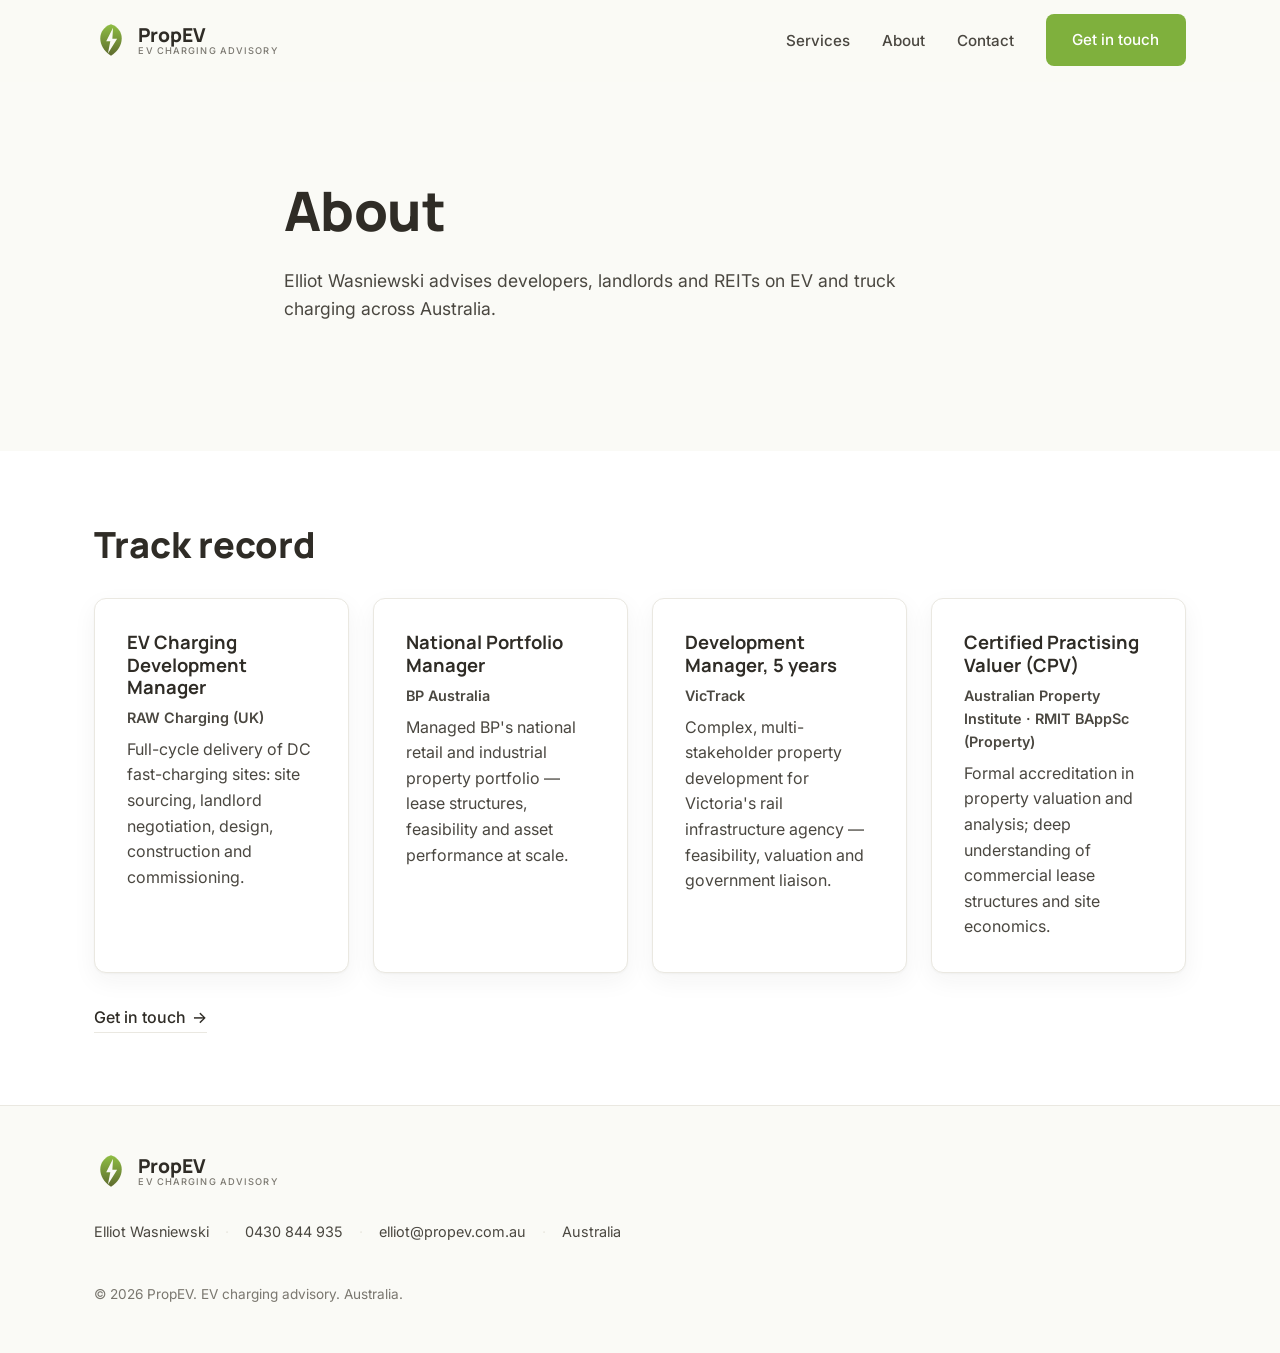
==== about.html @ 88befa16 "Update site content: new hero, services, About page, com.au email Co-Authored-By: Claude Sonnet 5.5 " ====
<!DOCTYPE html>
<html lang="en-AU">
<head>
  <meta charset="UTF-8">
  <meta name="viewport" content="width=device-width, initial-scale=1.0">
  <title>About | PropEV</title>
  <meta name="description" content="Elliot Wasniewski advises developers, landlords and REITs on EV and truck charging across Australia. Background in EV charging development, national property portfolio management, property development and valuation.">
  <link rel="canonical" href="https://propev.com.au/about.html">

  <!-- Open Graph -->
  <meta property="og:type" content="website">
  <meta property="og:site_name" content="PropEV">
  <meta property="og:title" content="About | PropEV">
  <meta property="og:description" content="Background and credentials of Elliot Wasniewski, EV and truck charging advisor to developers, landlords and REITs across Australia.">
  <meta property="og:url" content="https://propev.com.au/about.html">
  <meta property="og:image" content="https://propev.com.au/assets/og-image.png">
  <meta property="og:locale" content="en_AU">

  <!-- Twitter Card -->
  <meta name="twitter:card" content="summary_large_image">
  <meta name="twitter:title" content="About | PropEV">
  <meta name="twitter:description" content="Background and credentials of Elliot Wasniewski, EV and truck charging advisor across Australia.">
  <meta name="twitter:image" content="https://propev.com.au/assets/og-image.png">

  <!-- Favicons -->
  <link rel="icon" type="image/svg+xml" href="assets/favicon.svg">
  <link rel="icon" type="image/png" sizes="32x32" href="assets/favicon-32.png">
  <link rel="icon" type="image/png" sizes="16x16" href="assets/favicon-16.png">
  <link rel="apple-touch-icon" sizes="180x180" href="assets/apple-touch-icon.png">
  <meta name="theme-color" content="#FAFAF6">

  <link rel="preconnect" href="https://fonts.googleapis.com">
  <link rel="preconnect" href="https://fonts.gstatic.com" crossorigin>
  <link href="https://fonts.googleapis.com/css2?family=Inter:wght@400;500&family=Manrope:wght@600;700;800&display=swap" rel="stylesheet">

  <link rel="stylesheet" href="styles.css">
</head>
<body>
  <a class="skip-link" href="#main">Skip to content</a>

  <header class="site-header" id="top">
    <div class="container site-header__inner">
      <a href="index.html" class="brand" aria-label="PropEV home">
        <svg class="brand__mark" viewBox="0 0 100 100" role="img" aria-hidden="true" focusable="false">
          <defs>
            <linearGradient id="leafGradientHeader" x1="0" y1="0" x2="0" y2="1">
              <stop offset="0%" stop-color="#8FBE44"/>
              <stop offset="100%" stop-color="#5E6B2E"/>
            </linearGradient>
            <mask id="boltCutoutHeader">
              <rect x="0" y="0" width="100" height="100" fill="#fff"/>
              <path d="M56,14 L36,54 L48,54 L41,90 L68,46 L54,46 Z" fill="#000"/>
            </mask>
          </defs>
          <path d="M50,96 C8,70 8,18 50,4 C92,18 92,70 50,96 Z" fill="url(#leafGradientHeader)" mask="url(#boltCutoutHeader)"/>
        </svg>
        <span class="brand__type">
          <span class="brand__name">PropEV</span>
          <span class="brand__tagline">EV CHARGING ADVISORY</span>
        </span>
      </a>

      <button class="nav-toggle" id="navToggle" type="button" aria-expanded="false" aria-controls="primaryNav">
        <span class="nav-toggle__bar"></span>
        <span class="nav-toggle__bar"></span>
        <span class="nav-toggle__bar"></span>
        <span class="visually-hidden">Menu</span>
      </button>

      <nav class="site-nav" id="primaryNav" aria-label="Primary">
        <ul class="site-nav__list">
          <li><a href="index.html#services">Services</a></li>
          <li><a href="about.html" aria-current="page">About</a></li>
          <li><a href="index.html#contact">Contact</a></li>
        </ul>
        <a href="index.html#contact" class="button button--primary site-nav__cta">Get in touch</a>
      </nav>
    </div>
  </header>

  <main id="main">

    <section class="hero" aria-labelledby="about-heading">
      <div class="container hero__inner">
        <h1 id="about-heading" class="hero__heading reveal">About</h1>
        <p class="hero__subhead reveal">Elliot Wasniewski advises developers, landlords and REITs on EV and truck charging across Australia.</p>
      </div>
    </section>

    <section class="track-record" id="track-record" aria-labelledby="track-record-heading">
      <div class="container">
        <h2 id="track-record-heading" class="section-heading reveal">Track record</h2>
        <div class="card-grid card-grid--4">
          <article class="card reveal">
            <h3>EV Charging Development Manager</h3>
            <p class="card__org">RAW Charging (UK)</p>
            <p>Full-cycle delivery of DC fast-charging sites: site sourcing, landlord negotiation, design, construction and commissioning.</p>
          </article>
          <article class="card reveal">
            <h3>National Portfolio Manager</h3>
            <p class="card__org">BP Australia</p>
            <p>Managed BP's national retail and industrial property portfolio — lease structures, feasibility and asset performance at scale.</p>
          </article>
          <article class="card reveal">
            <h3>Development Manager, 5 years</h3>
            <p class="card__org">VicTrack</p>
            <p>Complex, multi-stakeholder property development for Victoria's rail infrastructure agency — feasibility, valuation and government liaison.</p>
          </article>
          <article class="card reveal">
            <h3>Certified Practising Valuer (CPV)</h3>
            <p class="card__org">Australian Property Institute · RMIT BAppSc (Property)</p>
            <p>Formal accreditation in property valuation and analysis; deep understanding of commercial lease structures and site economics.</p>
          </article>
        </div>
        <p class="about__cta reveal"><a href="index.html#contact" class="link-arrow">Get in touch</a></p>
      </div>
    </section>

  </main>

  <footer class="site-footer">
    <div class="container site-footer__inner">
      <a href="index.html" class="brand brand--footer" aria-label="PropEV home">
        <svg class="brand__mark" viewBox="0 0 100 100" role="img" aria-hidden="true" focusable="false">
          <defs>
            <linearGradient id="leafGradientFooter" x1="0" y1="0" x2="0" y2="1">
              <stop offset="0%" stop-color="#8FBE44"/>
              <stop offset="100%" stop-color="#5E6B2E"/>
            </linearGradient>
            <mask id="boltCutoutFooter">
              <rect x="0" y="0" width="100" height="100" fill="#fff"/>
              <path d="M56,14 L36,54 L48,54 L41,90 L68,46 L54,46 Z" fill="#000"/>
            </mask>
          </defs>
          <path d="M50,96 C8,70 8,18 50,4 C92,18 92,70 50,96 Z" fill="url(#leafGradientFooter)" mask="url(#boltCutoutFooter)"/>
        </svg>
        <span class="brand__type">
          <span class="brand__name">PropEV</span>
          <span class="brand__tagline">EV CHARGING ADVISORY</span>
        </span>
      </a>

      <ul class="site-footer__details">
        <li>Elliot Wasniewski</li>
        <li><a href="tel:+61430844935">0430 844 935</a></li>
        <li><a class="js-email-link" href="mailto:elliot@propev.com.au">elliot@propev.com.au</a></li>
        <li>Australia</li>
      </ul>

      <p class="site-footer__copyright">© 2026 PropEV. EV charging advisory. Australia.</p>
    </div>
  </footer>

  <script src="script.js"></script>
</body>
</html>
---- styles.css ----
/* ---------------------------------------------------------
   PropEV — styles.css
   Plain CSS, no build step. Organised top to bottom:
   1. Reset & base
   2. Design tokens
   3. Typography
   4. Layout helpers
   5. Header & nav
   6. Buttons & links
   7. Hero
   8. Cards & sections
   9. Contact
   10. Footer
   11. Scroll-reveal animation
   12. Responsive breakpoints
--------------------------------------------------------- */

/* 1. Reset & base ------------------------------------------------ */
*, *::before, *::after { box-sizing: border-box; }
html { -webkit-text-size-adjust: 100%; scroll-behavior: smooth; }
body { margin: 0; }
img, svg { display: block; max-width: 100%; }
ul { margin: 0; padding: 0; list-style: none; }
h1, h2, h3, p { margin: 0; }
a { color: inherit; text-decoration: none; }
button { font: inherit; cursor: pointer; }
input, textarea { font: inherit; }

@media (prefers-reduced-motion: reduce) {
  html { scroll-behavior: auto; }
  *, *::before, *::after {
    animation-duration: 0.01ms !important;
    animation-iteration-count: 1 !important;
    transition-duration: 0.01ms !important;
    scroll-behavior: auto !important;
  }
}

/* 2. Design tokens ------------------------------------------------ */
:root {
  --color-green: #7FB03D;
  --color-olive: #5E6B2E;
  --color-leaf-top: #8FBE44;
  --color-leaf-bottom: #5E6B2E;
  --color-charcoal: #2F2C26;
  --color-body: #4A4740;
  --color-muted: #7A776F;
  --color-bg: #FAFAF6;
  --color-surface: #FFFFFF;
  --color-hairline: #EAE8E1;

  --font-heading: 'Manrope', Arial, sans-serif;
  --font-body: 'Inter', Arial, sans-serif;

  --container-width: 1140px;
  --radius: 12px;
  --radius-sm: 8px;
  --shadow-card: 0 1px 2px rgba(47, 44, 38, 0.04), 0 8px 24px rgba(47, 44, 38, 0.05);

  --space-1: 0.5rem;
  --space-2: 1rem;
  --space-3: 1.5rem;
  --space-4: 2rem;
  --space-5: 3rem;
  --space-6: 4.5rem;
  --space-7: 6rem;
}

/* 3. Typography ------------------------------------------------ */
body {
  font-family: var(--font-body);
  font-weight: 400;
  color: var(--color-body);
  background: var(--color-bg);
  line-height: 1.6;
  font-size: 16px;
}

h1, h2, h3 {
  font-family: var(--font-heading);
  color: var(--color-charcoal);
  line-height: 1.2;
  font-weight: 700;
}

h3 { font-size: 1.15rem; font-weight: 700; }

.eyebrow {
  font-family: var(--font-body);
  font-weight: 500;
  font-size: 0.8rem;
  letter-spacing: 0.08em;
  text-transform: uppercase;
  color: var(--color-green);
  margin-bottom: var(--space-2);
}

.section-heading {
  font-size: clamp(1.6rem, 1.3rem + 1.2vw, 2.25rem);
  font-weight: 800;
  margin-bottom: var(--space-4);
  max-width: 40ch;
}

/* 4. Layout helpers ------------------------------------------------ */
.container {
  width: 100%;
  max-width: var(--container-width);
  margin-inline: auto;
  padding-inline: var(--space-3);
}

.visually-hidden {
  position: absolute;
  width: 1px; height: 1px;
  padding: 0; margin: -1px;
  overflow: hidden;
  clip: rect(0, 0, 0, 0);
  white-space: nowrap;
  border: 0;
}

.skip-link {
  position: absolute;
  left: var(--space-2);
  top: -3rem;
  background: var(--color-charcoal);
  color: #fff;
  padding: 0.6rem 1rem;
  border-radius: var(--radius-sm);
  z-index: 1000;
  transition: top 0.2s ease;
}
.skip-link:focus { top: var(--space-2); }

section { padding-block: var(--space-6); }

/* Consistent focus visibility across all interactive elements */
a:focus-visible,
button:focus-visible,
input:focus-visible,
textarea:focus-visible {
  outline: 2px solid var(--color-green);
  outline-offset: 3px;
  border-radius: 4px;
}

/* 5. Header & nav ------------------------------------------------ */
.site-header {
  position: sticky;
  top: 0;
  z-index: 100;
  background: rgba(250, 250, 246, 0.9);
  backdrop-filter: saturate(150%) blur(8px);
  border-bottom: 1px solid transparent;
  transition: border-color 0.2s ease, box-shadow 0.2s ease;
}
.site-header.is-scrolled {
  border-bottom-color: var(--color-hairline);
  box-shadow: 0 1px 0 rgba(47, 44, 38, 0.02);
}

.site-header__inner {
  display: flex;
  align-items: center;
  justify-content: space-between;
  padding-block: 0.9rem;
  gap: var(--space-3);
}

.brand {
  display: inline-flex;
  align-items: center;
  gap: 0.65rem;
  flex-shrink: 0;
}
.brand__mark { width: 34px; height: 34px; flex-shrink: 0; }
.brand__type { display: flex; flex-direction: column; line-height: 1.15; }
.brand__name {
  font-family: var(--font-heading);
  font-weight: 800;
  font-size: 1.2rem;
  color: var(--color-charcoal);
}
.brand__tagline {
  font-family: var(--font-body);
  font-weight: 500;
  font-size: 0.58rem;
  letter-spacing: 0.12em;
  color: var(--color-muted);
}

.site-nav {
  display: flex;
  align-items: center;
  gap: var(--space-4);
}
.site-nav__list {
  display: flex;
  align-items: center;
  gap: var(--space-4);
}
.site-nav__list a {
  font-weight: 500;
  font-size: 0.95rem;
  color: var(--color-body);
  position: relative;
  padding-block: 0.25rem;
}
.site-nav__list a::after {
  content: '';
  position: absolute;
  left: 0; right: 0; bottom: -2px;
  height: 2px;
  background: var(--color-green);
  transform: scaleX(0);
  transform-origin: left;
  transition: transform 0.2s ease;
}
.site-nav__list a:hover::after,
.site-nav__list a:focus-visible::after {
  transform: scaleX(1);
}

.nav-toggle {
  display: none;
  flex-direction: column;
  justify-content: center;
  align-items: center;
  gap: 5px;
  width: 40px;
  height: 40px;
  background: none;
  border: none;
  border-radius: var(--radius-sm);
}
.nav-toggle__bar {
  display: block;
  width: 20px;
  height: 2px;
  background: var(--color-charcoal);
  transition: transform 0.25s ease, opacity 0.25s ease;
}
.nav-toggle[aria-expanded="true"] .nav-toggle__bar:nth-child(1) {
  transform: translateY(7px) rotate(45deg);
}
.nav-toggle[aria-expanded="true"] .nav-toggle__bar:nth-child(2) { opacity: 0; }
.nav-toggle[aria-expanded="true"] .nav-toggle__bar:nth-child(3) {
  transform: translateY(-7px) rotate(-45deg);
}

/* 6. Buttons & links ------------------------------------------------ */
.button {
  display: inline-flex;
  align-items: center;
  justify-content: center;
  font-family: var(--font-body);
  font-weight: 500;
  font-size: 0.95rem;
  padding: 0.8rem 1.6rem;
  border-radius: var(--radius-sm);
  border: 1px solid transparent;
  transition: transform 0.15s ease, box-shadow 0.15s ease, background 0.15s ease;
}
.button--primary {
  background: var(--color-green);
  color: #fff;
}
.button--primary:hover {
  background: var(--color-olive);
}
.button--primary:active { transform: translateY(1px); }

.link-arrow {
  display: inline-flex;
  align-items: center;
  gap: 0.4rem;
  font-weight: 500;
  color: var(--color-charcoal);
  border-bottom: 1px solid var(--color-hairline);
  padding-bottom: 2px;
  transition: border-color 0.2s ease, color 0.2s ease;
}
.link-arrow:hover, .link-arrow:focus-visible {
  color: var(--color-green);
  border-color: var(--color-green);
}
.link-arrow::after { content: '→'; transition: transform 0.2s ease; }
.link-arrow:hover::after { transform: translateX(3px); }

/* 7. Hero ------------------------------------------------ */
.hero { padding-top: var(--space-7); padding-bottom: var(--space-7); }
.hero__inner { max-width: 760px; }
.hero__heading {
  font-size: clamp(2.1rem, 1.6rem + 2.4vw, 3.4rem);
  font-weight: 800;
  letter-spacing: -0.01em;
  margin-bottom: var(--space-3);
}
.hero__subhead {
  font-size: 1.1rem;
  color: var(--color-body);
  max-width: 60ch;
  margin-bottom: var(--space-4);
}
.hero__actions {
  display: flex;
  align-items: center;
  flex-wrap: wrap;
  gap: var(--space-4);
}

/* 8. Cards & sections ------------------------------------------------ */
.card-grid {
  display: grid;
  gap: var(--space-3);
}
.card-grid--2 { grid-template-columns: repeat(2, 1fr); }
.card-grid--3 { grid-template-columns: repeat(3, 1fr); }
.card-grid--4 { grid-template-columns: repeat(4, 1fr); }

.card {
  background: var(--color-surface);
  border: 1px solid var(--color-hairline);
  border-radius: var(--radius);
  padding: var(--space-4);
  box-shadow: var(--shadow-card);
}
.card h3 { margin-bottom: 0.5rem; }
.card p { color: var(--color-body); }
.card__org {
  color: var(--color-green);
  font-weight: 600;
  font-size: 0.9rem;
  margin-bottom: 0.5rem;
}

.audience__note {
  margin-top: var(--space-4);
  font-weight: 500;
  color: var(--color-charcoal);
}

.about__cta { margin-top: var(--space-4); }

.services { background: var(--color-surface); }

.stage-card {
  background: var(--color-bg);
  border: 1px solid var(--color-hairline);
  border-radius: var(--radius);
  padding: var(--space-4);
}
.stage-card__num {
  display: block;
  font-family: var(--font-heading);
  font-weight: 800;
  font-size: 2.5rem;
  color: var(--color-green);
  line-height: 1;
  margin-bottom: var(--space-2);
}
.stage-card h3 { margin-bottom: 0.5rem; }
.stage-card p { color: var(--color-body); }

.track-record { background: var(--color-surface); }

/* 9. Contact ------------------------------------------------ */
.contact__inner {
  display: grid;
  grid-template-columns: minmax(0, 1fr) minmax(0, 1.2fr);
  gap: var(--space-6);
  align-items: start;
}
.contact__intro p { margin-top: var(--space-2); font-size: 1.05rem; }
.contact__details {
  margin-top: var(--space-4);
  display: grid;
  gap: 0.5rem;
}
.contact__details a { color: var(--color-green); font-weight: 500; }
.contact__details a:hover { text-decoration: underline; }

.contact-form {
  background: var(--color-surface);
  border: 1px solid var(--color-hairline);
  border-radius: var(--radius);
  padding: var(--space-4);
  display: grid;
  gap: var(--space-3);
  box-shadow: var(--shadow-card);
}
.form-field { display: grid; gap: 0.4rem; }
.form-field label {
  font-weight: 500;
  font-size: 0.9rem;
  color: var(--color-charcoal);
}
.form-field input,
.form-field textarea {
  border: 1px solid var(--color-hairline);
  border-radius: var(--radius-sm);
  padding: 0.7rem 0.9rem;
  background: var(--color-bg);
  color: var(--color-charcoal);
  resize: vertical;
}
.form-field input:focus,
.form-field textarea:focus {
  outline: 2px solid var(--color-green);
  outline-offset: 1px;
  border-color: var(--color-green);
}
.contact-form__submit { justify-self: start; margin-top: 0.25rem; }
.contact-form__fallback {
  font-size: 0.9rem;
  color: var(--color-muted);
}
.contact-form__fallback a { color: var(--color-green); font-weight: 500; }

/* 10. Footer ------------------------------------------------ */
.site-footer {
  border-top: 1px solid var(--color-hairline);
  padding-block: var(--space-5);
}
.site-footer__inner {
  display: grid;
  gap: var(--space-3);
}
.brand--footer { margin-bottom: var(--space-1); }
.site-footer__independence {
  max-width: 60ch;
  color: var(--color-muted);
  font-size: 0.95rem;
}
.site-footer__details {
  display: flex;
  flex-wrap: wrap;
  gap: 0.4rem var(--space-2);
  font-size: 0.9rem;
  color: var(--color-body);
}
.site-footer__details li:not(:last-child)::after {
  content: '·';
  margin-left: var(--space-2);
  color: var(--color-hairline);
}
.site-footer__details a { color: var(--color-body); }
.site-footer__details a:hover { color: var(--color-green); }
.site-footer__copyright {
  font-size: 0.85rem;
  color: var(--color-muted);
  margin-top: var(--space-2);
}

/* 11. Scroll-reveal animation ------------------------------------------------ */
.reveal {
  opacity: 0;
  transform: translateY(16px);
  transition: opacity 0.6s ease, transform 0.6s ease;
}
.reveal.is-visible {
  opacity: 1;
  transform: translateY(0);
}
@media (prefers-reduced-motion: reduce) {
  .reveal { opacity: 1; transform: none; transition: none; }
}

/* 12. Responsive breakpoints ------------------------------------------------ */
@media (max-width: 900px) {
  .card-grid--4 { grid-template-columns: repeat(2, 1fr); }
  .contact__inner { grid-template-columns: 1fr; }
}

@media (max-width: 768px) {
  .nav-toggle { display: flex; }

  .site-nav {
    position: absolute;
    top: 100%;
    left: 0;
    right: 0;
    background: var(--color-bg);
    border-bottom: 1px solid var(--color-hairline);
    flex-direction: column;
    align-items: stretch;
    gap: 0;
    padding: var(--space-2) var(--space-3) var(--space-3);
    transform-origin: top;
    transform: scaleY(0);
    opacity: 0;
    pointer-events: none;
    transition: transform 0.2s ease, opacity 0.2s ease;
  }
  .site-nav.is-open {
    transform: scaleY(1);
    opacity: 1;
    pointer-events: auto;
  }
  .site-nav__list {
    flex-direction: column;
    align-items: stretch;
    gap: 0;
  }
  .site-nav__list a {
    display: block;
    padding-block: 0.75rem;
    border-bottom: 1px solid var(--color-hairline);
  }
  .site-nav__list a::after { display: none; }
  .site-nav__cta { margin-top: var(--space-2); justify-content: center; }

  .card-grid--2 { grid-template-columns: 1fr; }
  .card-grid--3 { grid-template-columns: 1fr; }
  .card-grid--4 { grid-template-columns: 1fr; }

  section { padding-block: var(--space-5); }
  .hero { padding-top: var(--space-5); padding-bottom: var(--space-5); }
}

@media (min-width: 769px) and (max-width: 1080px) {
  .card-grid--3 { grid-template-columns: repeat(2, 1fr); }
}

@media (max-width: 400px) {
  .container { padding-inline: var(--space-2); }
}
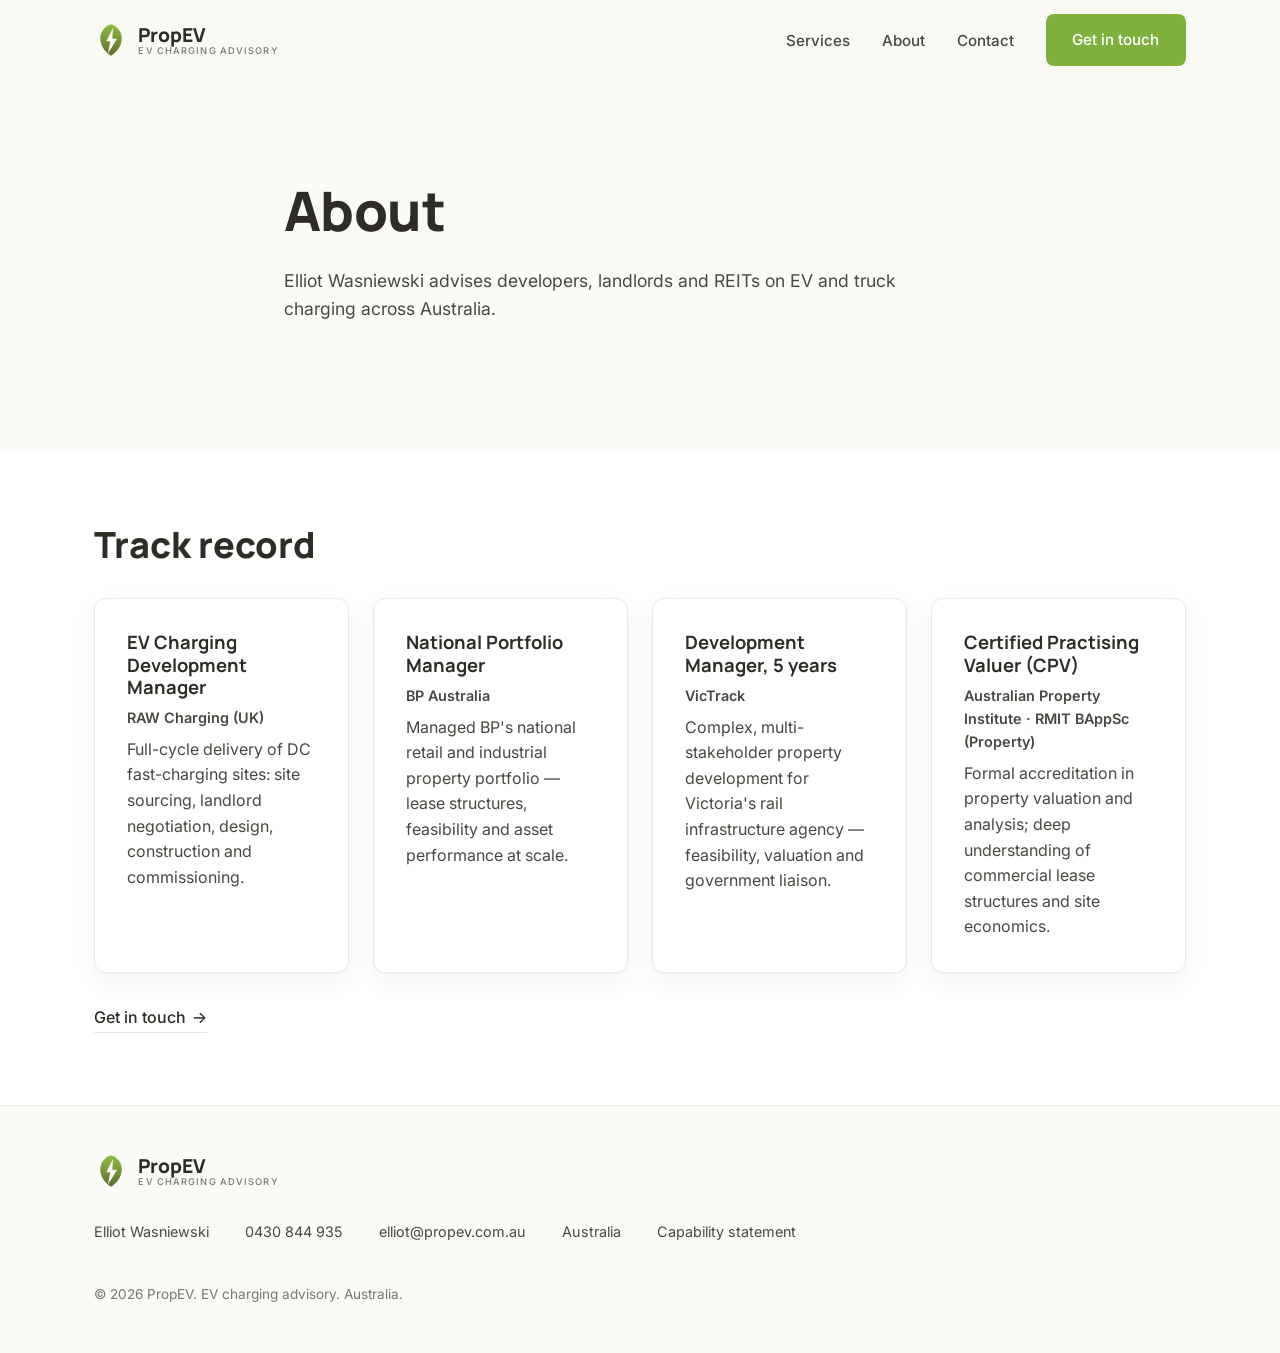
==== commit 9234b7cf: "Add a one-page capability statement for landlords and developers. The A4 PDF uses the LinkedIn pitch" ====
--- a/about.html
+++ b/about.html
@@ -145,6 +145,7 @@
         <li><a href="tel:+61430844935">0430 844 935</a></li>
         <li><a class="js-email-link" href="mailto:elliot@propev.com.au">elliot@propev.com.au</a></li>
         <li>Australia</li>
+        <li><a href="capability-statement.pdf">Capability statement</a></li>
       </ul>
 
       <p class="site-footer__copyright">© 2026 PropEV. EV charging advisory. Australia.</p>
